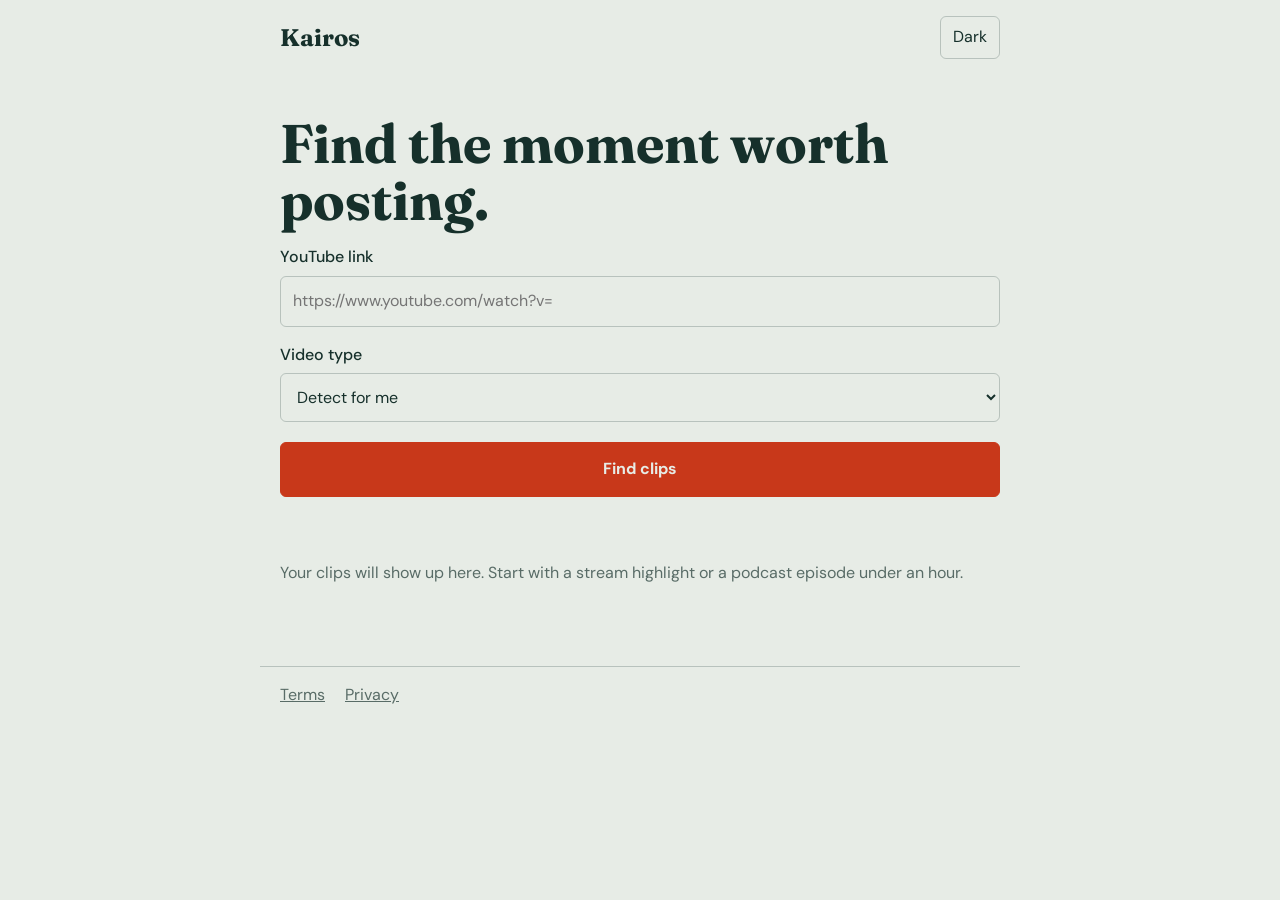
==== index.html @ 6c3dc192 "Rename index (1).html to index.html" ====
<!doctype html>
<html lang="en">
<head>
<meta charset="utf-8">
<meta name="viewport" content="width=device-width,initial-scale=1">
<title>Kairos</title>
<meta name="description" content="Paste a YouTube link and get the moments worth posting, with captions ready to copy.">
<link rel="preconnect" href="https://fonts.googleapis.com">
<link rel="preconnect" href="https://fonts.gstatic.com" crossorigin>
<link href="https://fonts.googleapis.com/css2?family=DM+Sans:wght@400;500;700&family=Fraunces:wght@600;700&display=swap" rel="stylesheet">
<link rel="stylesheet" href="style.css">
</head>
<body>
<header class="bar">
  <a class="mark" href="/">Kairos</a>
  <button id="theme" type="button">Dark</button>
</header>
<main>
  <h1>Find the moment worth posting.</h1>
  <form id="form" novalidate>
    <label for="url">YouTube link</label>
    <input id="url" type="url" placeholder="https://www.youtube.com/watch?v=" autocomplete="off">
    <label for="type">Video type</label>
    <select id="type">
      <option value="auto">Detect for me</option>
      <option value="stream">Stream</option>
      <option value="movie">Movie</option>
      <option value="podcast">Podcast or interview</option>
      <option value="tutorial">Tutorial</option>
    </select>
    <button id="go" type="submit">Find clips</button>
    <p id="msg" role="alert"></p>
  </form>
  <section id="out" aria-live="polite">
    <p class="empty">Your clips will show up here. Start with a stream highlight or a podcast episode under an hour.</p>
  </section>
</main>
<footer><a href="terms.html">Terms</a><a href="privacy.html">Privacy</a></footer>
<script src="app.js"></script>
</body>
</html>
---- style.css ----
/* Three colors: pine, mist, vermilion. Everything else is mixed from these. */
:root{--ink:#16302B;--paper:#E7ECE6;--accent:#C8381A;--bg:var(--paper);--fg:var(--ink);
--line:color-mix(in srgb,var(--fg) 22%,transparent);--soft:color-mix(in srgb,var(--fg) 68%,var(--bg));--r:6px}
:root[data-theme=dark]{--bg:var(--ink);--fg:var(--paper)}
@media(prefers-color-scheme:dark){:root:not([data-theme=light]){--bg:var(--ink);--fg:var(--paper)}}
*{box-sizing:border-box}
body{margin:0;background:var(--bg);color:var(--fg);font:16px/1.55 "DM Sans",system-ui,sans-serif}
.bar,main,footer{max-width:760px;margin:0 auto;padding:16px 20px}
.bar{display:flex;justify-content:space-between;align-items:center}
.mark{font:700 1.5rem Fraunces,Georgia,serif;color:var(--fg);text-decoration:none}
h1{font:700 clamp(2.1rem,8vw,3.4rem)/1.05 Fraunces,Georgia,serif;margin:24px 0 8px}
h2{font:700 1.2rem/1.25 Fraunces,Georgia,serif;margin:0 0 4px}
label{display:block;font-weight:500;margin:16px 0 6px}
input,select{width:100%;padding:12px;border:1px solid var(--line);border-radius:var(--r);background:transparent;color:inherit;font:inherit}
select option{background:var(--bg);color:var(--fg)}
button{font:inherit;cursor:pointer;border:1px solid var(--line);border-radius:var(--r);background:transparent;color:inherit;padding:8px 12px}
button:hover{border-color:var(--fg)}
button:disabled{opacity:.6;cursor:wait}
#go{width:100%;margin-top:20px;padding:14px;background:var(--accent);border-color:var(--accent);color:var(--paper);font-weight:700}
:focus-visible{outline:2px solid var(--accent);outline-offset:2px}
#msg{min-height:1.5em;margin:8px 0 0;color:var(--soft)}
#out{margin-top:32px}
.empty,.sum{color:var(--soft)}
.clip{border-top:1px solid var(--line);padding:20px 0}
.top{display:flex;gap:16px;align-items:flex-start}
.score{font:700 2.6rem/1 Fraunces,Georgia,serif;min-width:4.4rem}
.score small{font:500 .8rem "DM Sans",sans-serif;color:var(--soft);margin-left:2px}
.why,.meta{color:var(--soft);margin:4px 0}
.meta{font-size:.9rem}
.acts,.trim{display:flex;flex-wrap:wrap;gap:8px;margin-top:12px}
.acts button:first-child{background:var(--fg);color:var(--bg);border-color:var(--fg)}
.pl{position:relative;aspect-ratio:16/9;margin-top:12px;background:var(--ink);overflow:hidden;border-radius:var(--r)}
.pl iframe{width:100%;height:100%;border:0}
.cap{position:absolute;left:6%;right:6%;bottom:8%;text-align:center;font:700 1.05rem/1.6 "DM Sans",sans-serif;color:var(--paper);pointer-events:none}
.cap span{padding:1px 2px;border-radius:3px;background:color-mix(in srgb,var(--ink) 75%,transparent)}
.h .cur{background:var(--accent)}
.k span{opacity:.55}
.k .on{opacity:1}
.sk{height:72px;margin:12px 0;border-radius:var(--r);background:color-mix(in srgb,var(--fg) 12%,transparent);animation:p 1.2s ease-in-out infinite alternate}
@keyframes p{to{opacity:.45}}
@media(prefers-reduced-motion:reduce){.sk{animation:none}}
.err{border:1px solid var(--accent);border-radius:var(--r);padding:16px}
.err p{margin:0 0 12px}
footer{display:flex;gap:20px;border-top:1px solid var(--line);margin-top:48px;color:var(--soft)}
footer a,.doc a{color:inherit}
.doc h2{margin-top:28px}
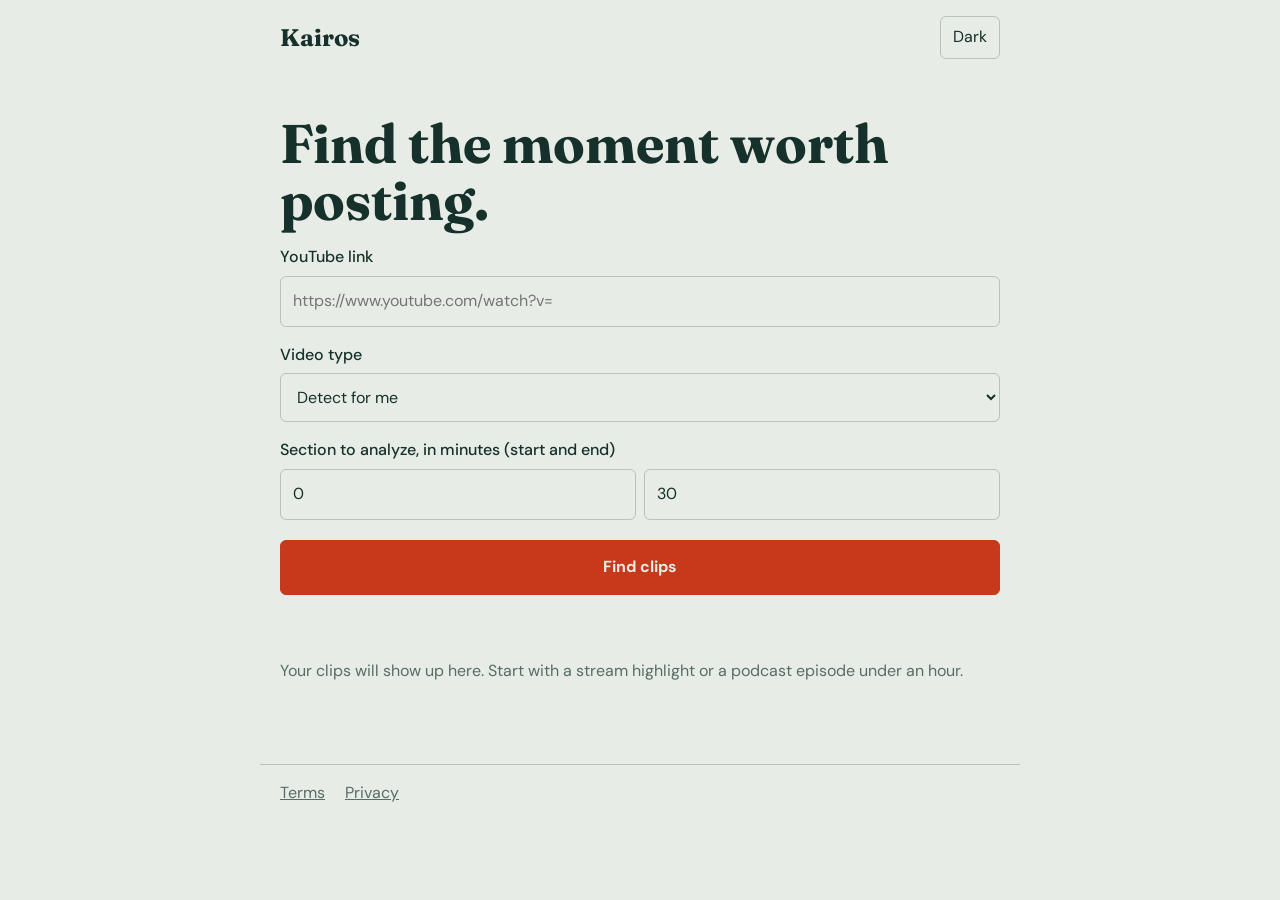
==== commit e4d27f05: "Update index.html" ====
--- a/index.html
+++ b/index.html
@@ -28,6 +28,8 @@
       <option value="podcast">Podcast or interview</option>
       <option value="tutorial">Tutorial</option>
     </select>
+    <label for="from">Section to analyze, in minutes (start and end)</label>
+<div style="display:flex;gap:8px"><input id="from" type="number" min="0" value="0" inputmode="numeric" aria-label="Start minute"><input id="to" type="number" min="1" value="30" inputmode="numeric" aria-label="End minute"></div>
     <button id="go" type="submit">Find clips</button>
     <p id="msg" role="alert"></p>
   </form>
